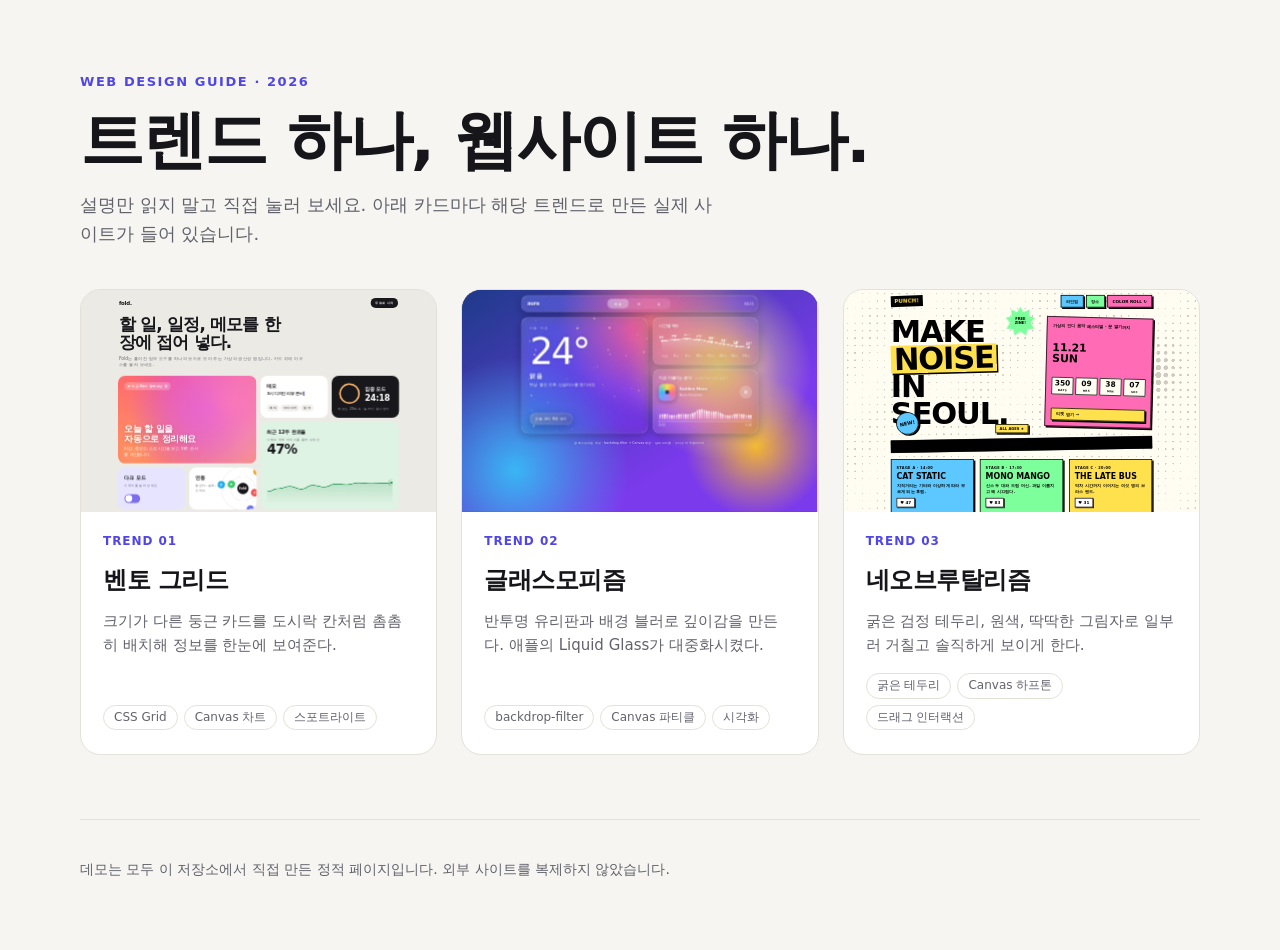
==== index.html @ c8be1d52 "웹 디자인 가이드 초기 버전: 벤토·글래스·네오브루탈리즘 데모 3종 Co-Authored-By: Claude Sonnet 5.5 <noreply@anthropic.com>" ====
<!doctype html>
<html lang="ko">
<head>
  <meta charset="utf-8">
  <meta name="viewport" content="width=device-width, initial-scale=1">
  <title>웹 디자인 가이드 · 트렌드별 데모</title>
  <meta name="description" content="최신 웹 디자인 트렌드 3가지를 트렌드마다 실제 동작하는 웹사이트 하나로 보여주는 가이드.">
  <link rel="stylesheet" href="assets/guide.css">
</head>
<body>
  <header class="top">
    <div class="wrap">
      <p class="eyebrow">Web Design Guide · 2026</p>
      <h1>트렌드 하나, 웹사이트 하나.</h1>
      <p class="lead">설명만 읽지 말고 직접 눌러 보세요. 아래 카드마다 해당 트렌드로 만든 실제 사이트가 들어 있습니다.</p>
    </div>
  </header>

  <main class="wrap">
    <section id="cards" class="cards" aria-label="디자인 트렌드 목록"></section>
  </main>

  <footer class="wrap foot">
    <p>데모는 모두 이 저장소에서 직접 만든 정적 페이지입니다. 외부 사이트를 복제하지 않았습니다.</p>
  </footer>

  <dialog id="viewer" class="viewer" aria-label="데모 보기">
    <div class="viewer-bar">
      <strong id="v-title"></strong>
      <div class="seg" role="group" aria-label="화면 크기">
        <button data-w="100%" class="on">데스크톱</button>
        <button data-w="768px">태블릿</button>
        <button data-w="390px">모바일</button>
      </div>
      <a id="v-open" target="_blank" rel="noopener">새 탭으로 열기 ↗</a>
      <button id="v-close" aria-label="닫기">닫기 ✕</button>
    </div>
    <div class="viewer-body">
      <aside id="v-info"></aside>
      <div class="stage"><iframe id="v-frame" title="데모 미리보기"></iframe></div>
    </div>
  </dialog>

  <script src="assets/guide.js"></script>
</body>
</html>
---- assets/guide.css ----
:root {
  --bg: #f6f5f1; --fg: #15151a; --muted: #62626d; --card: #fff; --line: #e3e1d8; --accent: #4f46e5;
}
@media (prefers-color-scheme: dark) {
  :root { --bg: #101014; --fg: #f1f0ec; --muted: #9b9ba6; --card: #1a1a20; --line: #2c2c35; --accent: #8b85ff; }
}
* { box-sizing: border-box; }
body { margin: 0; background: var(--bg); color: var(--fg); font: 16px/1.6 system-ui, -apple-system, "Apple SD Gothic Neo", "Noto Sans KR", sans-serif; }
.wrap { width: min(1120px, 100% - 32px); margin-inline: auto; }

.top { padding: 72px 0 40px; }
.eyebrow { margin: 0 0 12px; font-size: 13px; letter-spacing: .12em; text-transform: uppercase; color: var(--accent); font-weight: 700; }
h1 { margin: 0 0 16px; font-size: clamp(34px, 6vw, 64px); line-height: 1.1; letter-spacing: -.03em; }
.lead { margin: 0; max-width: 56ch; color: var(--muted); font-size: 18px; }

.cards { display: grid; gap: 24px; grid-template-columns: repeat(auto-fit, minmax(320px, 1fr)); padding-bottom: 64px; }
.card { background: var(--card); border: 1px solid var(--line); border-radius: 20px; overflow: hidden; display: flex; flex-direction: column; transition: transform .2s, box-shadow .2s; }
.card:hover { transform: translateY(-4px); box-shadow: 0 16px 40px rgba(0,0,0,.12); }
.thumb { position: relative; aspect-ratio: 16 / 10; overflow: hidden; background: #ddd; border: 0; padding: 0; cursor: pointer; width: 100%; display: block; }
.thumb iframe { position: absolute; top: 0; left: 0; width: 1440px; height: 900px; border: 0; transform-origin: 0 0; pointer-events: none; }
.thumb::after { content: "눌러서 크게 보기"; position: absolute; inset: auto 12px 12px auto; background: rgba(0,0,0,.72); color: #fff; font-size: 12px; padding: 5px 10px; border-radius: 99px; opacity: 0; transition: opacity .2s; }
.thumb:hover::after, .thumb:focus-visible::after { opacity: 1; }
.meta { padding: 20px 22px 24px; display: flex; flex-direction: column; gap: 10px; flex: 1; }
.meta .no { font-size: 12px; font-weight: 700; color: var(--accent); letter-spacing: .08em; }
.meta h2 { margin: 0; font-size: 24px; letter-spacing: -.02em; }
.meta p { margin: 0; color: var(--muted); font-size: 15px; }
.tags { display: flex; flex-wrap: wrap; gap: 6px; margin-top: auto; padding-top: 6px; }
.tags span { font-size: 12px; border: 1px solid var(--line); border-radius: 99px; padding: 2px 10px; color: var(--muted); }

.foot { padding: 24px 0 56px; color: var(--muted); font-size: 14px; border-top: 1px solid var(--line); }

.viewer { width: 100vw; height: 100vh; max-width: none; max-height: none; margin: 0; padding: 0; border: 0; background: var(--bg); color: var(--fg); }
.viewer[open] { display: flex; flex-direction: column; }
.viewer::backdrop { background: rgba(0,0,0,.6); }
.viewer-bar { display: flex; flex-wrap: wrap; gap: 12px; align-items: center; padding: 10px 16px; border-bottom: 1px solid var(--line); background: var(--card); }
.viewer-bar strong { margin-right: auto; font-size: 16px; }
.viewer-bar a, .viewer-bar button { font: inherit; font-size: 14px; color: var(--fg); background: none; border: 1px solid var(--line); border-radius: 8px; padding: 6px 12px; cursor: pointer; text-decoration: none; }
.seg { display: flex; }
.seg button { border-radius: 0; margin-left: -1px; }
.seg button:first-child { border-radius: 8px 0 0 8px; margin: 0; }
.seg button:last-child { border-radius: 0 8px 8px 0; }
.seg button.on { background: var(--fg); color: var(--bg); }
.viewer-body { flex: 1; display: grid; grid-template-columns: 300px 1fr; min-height: 0; }
#v-info { padding: 24px; overflow: auto; border-right: 1px solid var(--line); font-size: 15px; }
#v-info h3 { margin: 22px 0 6px; font-size: 13px; letter-spacing: .08em; text-transform: uppercase; color: var(--accent); }
#v-info h3:first-child { margin-top: 0; }
#v-info p, #v-info ul { margin: 0; color: var(--muted); }
#v-info ul { padding-left: 18px; }
.stage { background: repeating-conic-gradient(rgba(128,128,128,.08) 0 25%, transparent 0 50%) 0 0 / 24px 24px; display: flex; justify-content: center; min-width: 0; }
.stage iframe { width: 100%; height: 100%; border: 0; background: #fff; transition: width .25s; }

@media (max-width: 800px) {
  .viewer-body { grid-template-columns: 1fr; grid-template-rows: auto 1fr; }
  #v-info { border-right: 0; border-bottom: 1px solid var(--line); max-height: 28vh; }
  .seg { display: none; }
}
@media (prefers-reduced-motion: reduce) { * { transition: none !important; } }
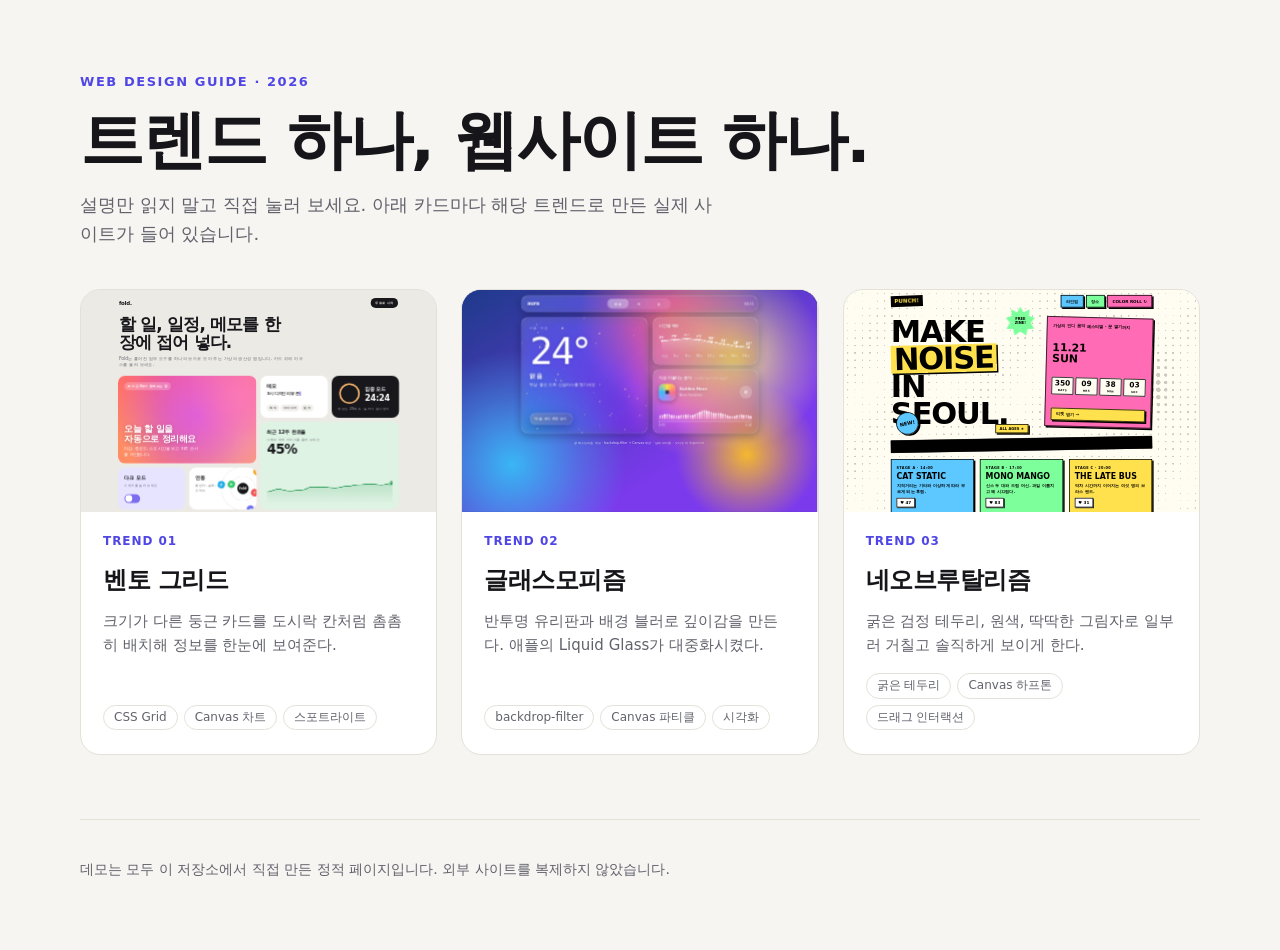
==== commit ea1b4186: "카드 클릭 시 OTT 스타일 상세 시트 추가 상단에 살아 있는 페이지 미리보기, 하단에 디자인 설명과 핵심 기법을 보여준다. 직접 체험하기는 기존 전체화면 뷰어로 연결한다.  Co" ====
--- a/index.html
+++ b/index.html
@@ -24,6 +24,18 @@
     <p>데모는 모두 이 저장소에서 직접 만든 정적 페이지입니다. 외부 사이트를 복제하지 않았습니다.</p>
   </footer>
 
+  <dialog id="detail" class="detail" aria-label="트렌드 상세">
+    <div class="sheet">
+      <button class="d-close" id="d-close" aria-label="닫기">✕</button>
+      <div class="hero-prev" data-fit>
+        <iframe id="d-frame" title="데모 미리보기" tabindex="-1"></iframe>
+        <div class="hero-fade"></div>
+        <div class="hero-cap" id="d-cap"></div>
+      </div>
+      <div class="d-body" id="d-body"></div>
+    </div>
+  </dialog>
+
   <dialog id="viewer" class="viewer" aria-label="데모 보기">
     <div class="viewer-bar">
       <strong id="v-title"></strong>
--- a/assets/guide.css
+++ b/assets/guide.css
@@ -55,3 +55,54 @@
   .seg { display: none; }
 }
 @media (prefers-reduced-motion: reduce) { * { transition: none !important; } }
+
+/* ---------- 상세 시트 (OTT 스타일) ---------- */
+.card { cursor: pointer; }
+.detail { width: 100%; height: 100%; max-width: none; max-height: none; margin: 0; padding: 4vh 16px; border: 0; background: transparent; color: var(--fg); overflow-y: auto; overscroll-behavior: contain; }
+.detail:not([open]) { display: none; }
+.detail::backdrop { background: rgba(0, 0, 0, .72); backdrop-filter: blur(3px); }
+.sheet { position: relative; width: min(900px, 100%); margin: 0 auto; background: var(--card); border-radius: 16px; overflow: hidden; box-shadow: 0 30px 80px rgba(0, 0, 0, .55); animation: sheetIn .45s cubic-bezier(.2, .9, .2, 1); }
+@keyframes sheetIn { from { opacity: 0; transform: translateY(40px) scale(.96); } }
+.d-close { position: absolute; top: 14px; right: 14px; z-index: 5; width: 38px; height: 38px; border-radius: 50%; border: 0; background: rgba(20, 20, 24, .78); color: #fff; font-size: 16px; cursor: pointer; }
+.d-close:hover { background: #000; }
+/* 상단: 실제로 움직이는 페이지 미리보기 */
+.hero-prev { position: relative; aspect-ratio: 16 / 9; overflow: hidden; background: #111; cursor: pointer; }
+.hero-prev iframe { position: absolute; top: 0; left: 0; width: 1440px; height: 900px; border: 0; transform-origin: 0 0; pointer-events: none; }
+.hero-fade { position: absolute; inset: 0; background: linear-gradient(to top, var(--card) 0%, color-mix(in srgb, var(--card) 55%, transparent) 28%, transparent 62%); pointer-events: none; }
+.hero-cap { position: absolute; left: 32px; right: 32px; bottom: 22px; display: flex; flex-direction: column; gap: 10px; }
+.hero-cap .no { font-size: 12px; font-weight: 700; letter-spacing: .1em; color: var(--accent); }
+.hero-cap h2 { margin: 0; font-size: clamp(30px, 5vw, 52px); line-height: 1.05; letter-spacing: -.03em; }
+.acts { display: flex; flex-wrap: wrap; gap: 10px; margin-top: 4px; }
+.acts .go { font: inherit; font-weight: 700; font-size: 15px; background: var(--fg); color: var(--bg); border: 0; border-radius: 8px; padding: 10px 22px; cursor: pointer; }
+.acts .go:hover { opacity: .85; }
+.acts .ghost { font-size: 15px; font-weight: 600; color: var(--fg); text-decoration: none; border: 1px solid var(--line); background: color-mix(in srgb, var(--card) 70%, transparent); backdrop-filter: blur(6px); border-radius: 8px; padding: 10px 18px; }
+.acts .ghost:hover { border-color: var(--fg); }
+/* 하단: 디자인 설명 */
+.d-body { padding: 8px 32px 36px; }
+.d-body h3 { margin: 30px 0 10px; font-size: 13px; letter-spacing: .08em; text-transform: uppercase; color: var(--accent); }
+.d-body p { margin: 0; color: var(--muted); }
+.d-grid { display: grid; grid-template-columns: 1.7fr 1fr; gap: 28px; align-items: start; }
+.d-grid h3:first-of-type { margin-top: 22px; }
+.d-sum { font-size: 19px; line-height: 1.55; color: var(--fg) !important; font-weight: 600; }
+.d-grid dl { margin: 6px 0 0; font-size: 14px; }
+.d-grid dt { color: var(--muted); margin-top: 8px; }
+.d-grid dt:first-child { margin-top: 0; }
+.d-grid dd { margin: 4px 0 0; }
+.chip { display: inline-block; font-size: 12px; border: 1px solid var(--line); border-radius: 99px; padding: 2px 10px; margin: 0 6px 6px 0; color: var(--fg); }
+.tech { list-style: none; margin: 0; padding: 0; display: grid; grid-template-columns: repeat(2, 1fr); gap: 10px; }
+.tech li { display: flex; gap: 12px; align-items: flex-start; padding: 14px; border: 1px solid var(--line); border-radius: 12px; font-size: 15px; }
+.tech b { flex: none; width: 26px; height: 26px; border-radius: 50%; display: grid; place-items: center; background: var(--accent); color: #fff; font-size: 13px; }
+.warn { margin-top: 24px; padding: 16px 18px; border-left: 4px solid #f59e0b; background: color-mix(in srgb, #f59e0b 12%, transparent); border-radius: 0 10px 10px 0; }
+.warn strong { display: block; margin-bottom: 4px; }
+.warn p { color: var(--fg); }
+.more { display: grid; grid-template-columns: repeat(auto-fit, minmax(220px, 1fr)); gap: 14px; }
+.mini { font: inherit; color: inherit; text-align: left; background: none; border: 1px solid var(--line); border-radius: 12px; padding: 0; overflow: hidden; cursor: pointer; transition: transform .2s; }
+.mini:hover { transform: translateY(-3px); }
+.mini-prev { position: relative; display: block; aspect-ratio: 16 / 10; overflow: hidden; background: #ddd; }
+.mini-prev iframe { position: absolute; top: 0; left: 0; width: 1440px; height: 900px; border: 0; transform-origin: 0 0; pointer-events: none; }
+.mini-name { display: block; padding: 10px 14px; font-weight: 700; }
+@media (max-width: 700px) {
+  .d-grid, .tech { grid-template-columns: 1fr; }
+  .hero-cap { left: 18px; right: 18px; bottom: 14px; }
+  .d-body { padding: 4px 18px 28px; }
+}
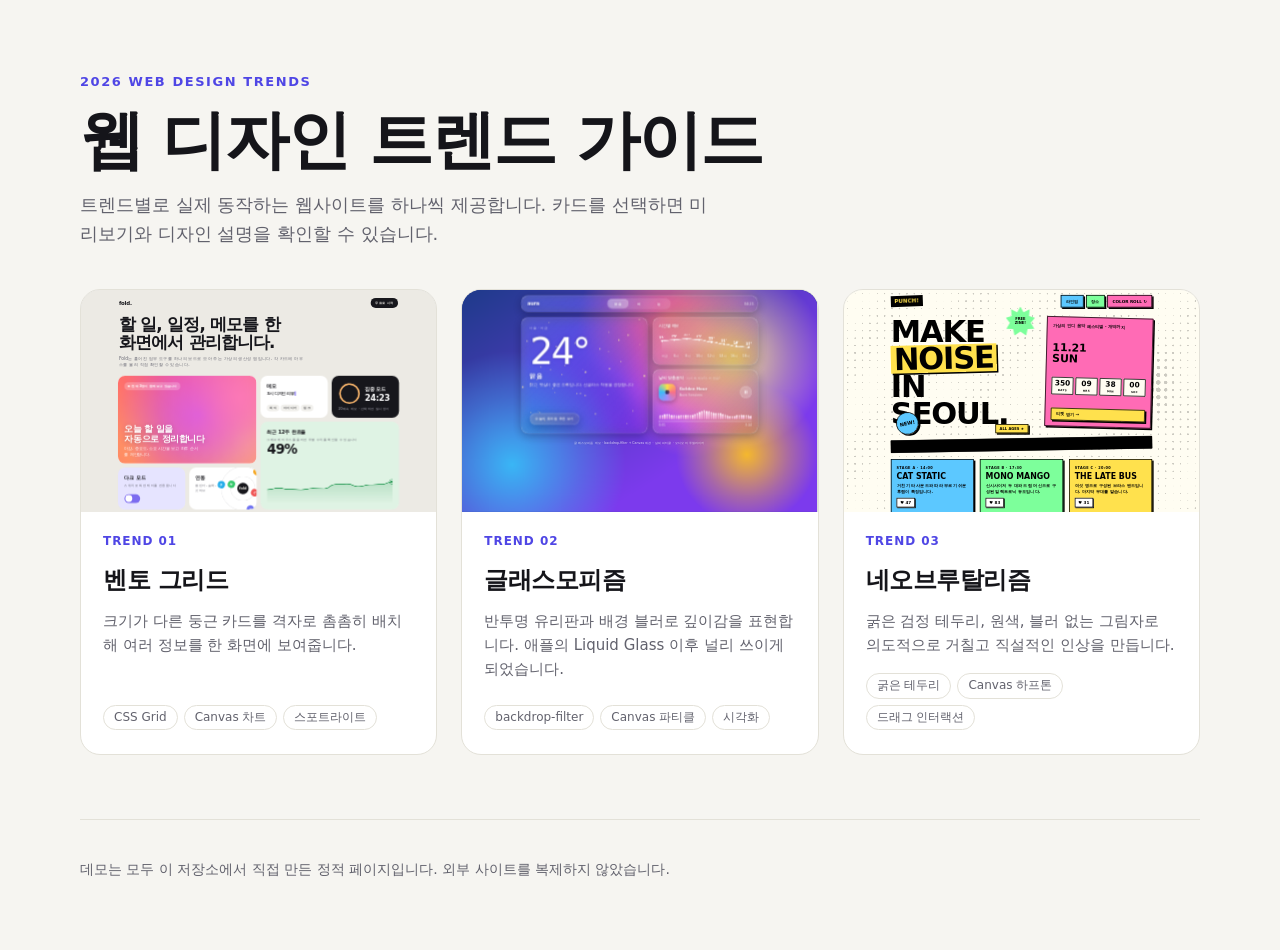
==== commit 4088abd5: "사이트 문구를 '~합니다' 체로 통일 구어체 소제목과 어색한 표현을 정리했다.  Co-Authored-By: Claude Sonnet 5.5 <noreply@anthropic.co" ====
--- a/index.html
+++ b/index.html
@@ -4,15 +4,15 @@
   <meta charset="utf-8">
   <meta name="viewport" content="width=device-width, initial-scale=1">
   <title>웹 디자인 가이드 · 트렌드별 데모</title>
-  <meta name="description" content="최신 웹 디자인 트렌드 3가지를 트렌드마다 실제 동작하는 웹사이트 하나로 보여주는 가이드.">
+  <meta name="description" content="최신 웹 디자인 트렌드 3가지를 트렌드별 데모 웹사이트로 소개하는 가이드입니다.">
   <link rel="stylesheet" href="assets/guide.css">
 </head>
 <body>
   <header class="top">
     <div class="wrap">
-      <p class="eyebrow">Web Design Guide · 2026</p>
-      <h1>트렌드 하나, 웹사이트 하나.</h1>
-      <p class="lead">설명만 읽지 말고 직접 눌러 보세요. 아래 카드마다 해당 트렌드로 만든 실제 사이트가 들어 있습니다.</p>
+      <p class="eyebrow">2026 Web Design Trends</p>
+      <h1>웹 디자인 트렌드 가이드</h1>
+      <p class="lead">트렌드별로 실제 동작하는 웹사이트를 하나씩 제공합니다. 카드를 선택하면 미리보기와 디자인 설명을 확인할 수 있습니다.</p>
     </div>
   </header>
 
--- a/assets/guide.css
+++ b/assets/guide.css
@@ -18,7 +18,7 @@
 .card:hover { transform: translateY(-4px); box-shadow: 0 16px 40px rgba(0,0,0,.12); }
 .thumb { position: relative; aspect-ratio: 16 / 10; overflow: hidden; background: #ddd; border: 0; padding: 0; cursor: pointer; width: 100%; display: block; }
 .thumb iframe { position: absolute; top: 0; left: 0; width: 1440px; height: 900px; border: 0; transform-origin: 0 0; pointer-events: none; }
-.thumb::after { content: "눌러서 크게 보기"; position: absolute; inset: auto 12px 12px auto; background: rgba(0,0,0,.72); color: #fff; font-size: 12px; padding: 5px 10px; border-radius: 99px; opacity: 0; transition: opacity .2s; }
+.thumb::after { content: "상세 보기"; position: absolute; inset: auto 12px 12px auto; background: rgba(0,0,0,.72); color: #fff; font-size: 12px; padding: 5px 10px; border-radius: 99px; opacity: 0; transition: opacity .2s; }
 .thumb:hover::after, .thumb:focus-visible::after { opacity: 1; }
 .meta { padding: 20px 22px 24px; display: flex; flex-direction: column; gap: 10px; flex: 1; }
 .meta .no { font-size: 12px; font-weight: 700; color: var(--accent); letter-spacing: .08em; }
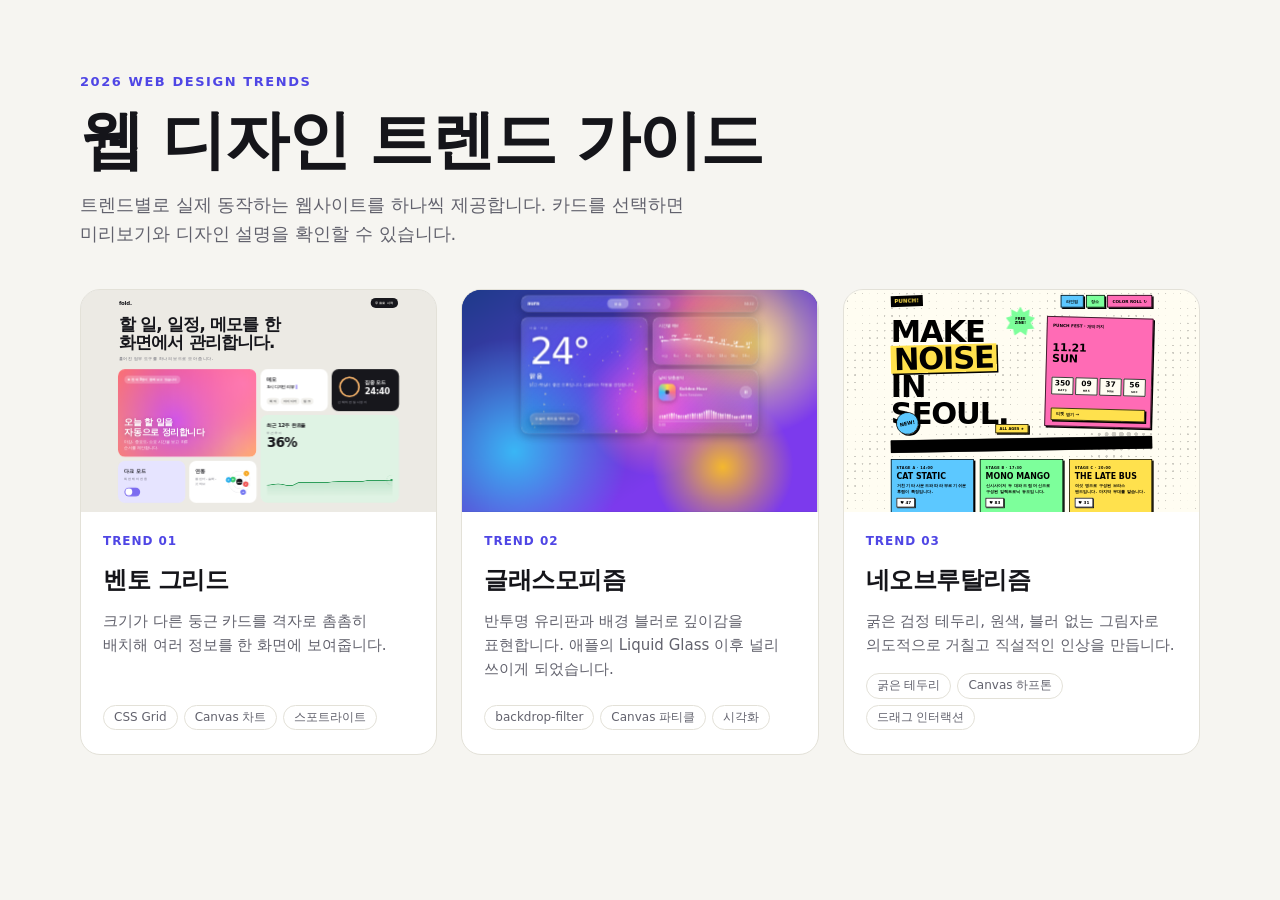
==== commit 4c796389: "미리보기 경량화와 설명 문구 정리 - 미리보기(?thumb)는 30fps, 해상도 배율 1로 렌더링한다. - ?thumb=still 은 첫 장면에서 멈추고, 마우스를 올린 하나만 " ====
--- a/index.html
+++ b/index.html
@@ -19,10 +19,6 @@
   <main class="wrap">
     <section id="cards" class="cards" aria-label="디자인 트렌드 목록"></section>
   </main>
-
-  <footer class="wrap foot">
-    <p>데모는 모두 이 저장소에서 직접 만든 정적 페이지입니다. 외부 사이트를 복제하지 않았습니다.</p>
-  </footer>
 
   <dialog id="detail" class="detail" aria-label="트렌드 상세">
     <div class="sheet">
--- a/assets/guide.css
+++ b/assets/guide.css
@@ -5,6 +5,7 @@
   :root { --bg: #101014; --fg: #f1f0ec; --muted: #9b9ba6; --card: #1a1a20; --line: #2c2c35; --accent: #8b85ff; }
 }
 * { box-sizing: border-box; }
+body { word-break: keep-all; overflow-wrap: break-word; }
 body { margin: 0; background: var(--bg); color: var(--fg); font: 16px/1.6 system-ui, -apple-system, "Apple SD Gothic Neo", "Noto Sans KR", sans-serif; }
 .wrap { width: min(1120px, 100% - 32px); margin-inline: auto; }
 
@@ -27,7 +28,6 @@
 .tags { display: flex; flex-wrap: wrap; gap: 6px; margin-top: auto; padding-top: 6px; }
 .tags span { font-size: 12px; border: 1px solid var(--line); border-radius: 99px; padding: 2px 10px; color: var(--muted); }
 
-.foot { padding: 24px 0 56px; color: var(--muted); font-size: 14px; border-top: 1px solid var(--line); }
 
 .viewer { width: 100vw; height: 100vh; max-width: none; max-height: none; margin: 0; padding: 0; border: 0; background: var(--bg); color: var(--fg); }
 .viewer[open] { display: flex; flex-direction: column; }
@@ -66,7 +66,7 @@
 .d-close { position: absolute; top: 14px; right: 14px; z-index: 5; width: 38px; height: 38px; border-radius: 50%; border: 0; background: rgba(20, 20, 24, .78); color: #fff; font-size: 16px; cursor: pointer; }
 .d-close:hover { background: #000; }
 /* 상단: 실제로 움직이는 페이지 미리보기 */
-.hero-prev { position: relative; aspect-ratio: 16 / 9; overflow: hidden; background: #111; cursor: pointer; }
+.hero-prev { position: relative; aspect-ratio: 16 / 9; overflow: hidden; background: #111; }
 .hero-prev iframe { position: absolute; top: 0; left: 0; width: 1440px; height: 900px; border: 0; transform-origin: 0 0; pointer-events: none; }
 .hero-fade { position: absolute; inset: 0; background: linear-gradient(to top, var(--card) 0%, color-mix(in srgb, var(--card) 55%, transparent) 28%, transparent 62%); pointer-events: none; }
 .hero-cap { position: absolute; left: 32px; right: 32px; bottom: 22px; display: flex; flex-direction: column; gap: 10px; }
